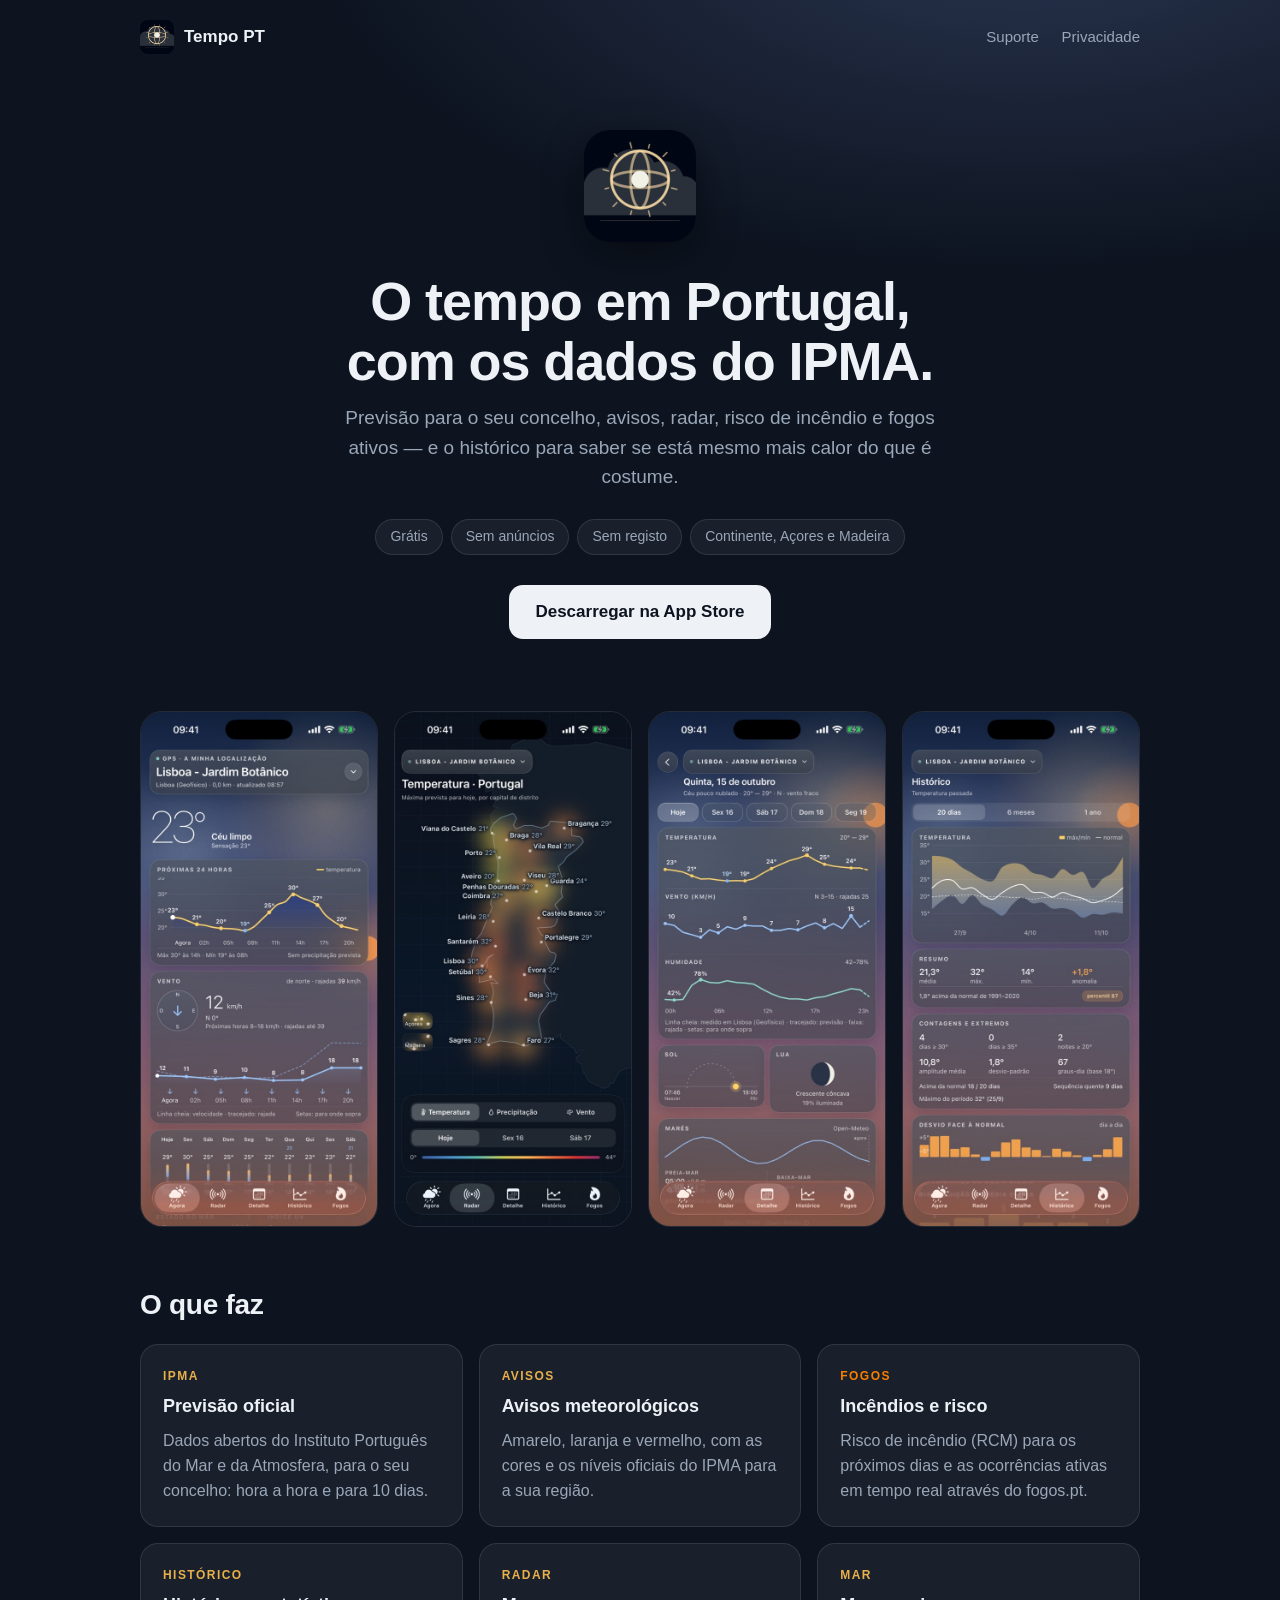
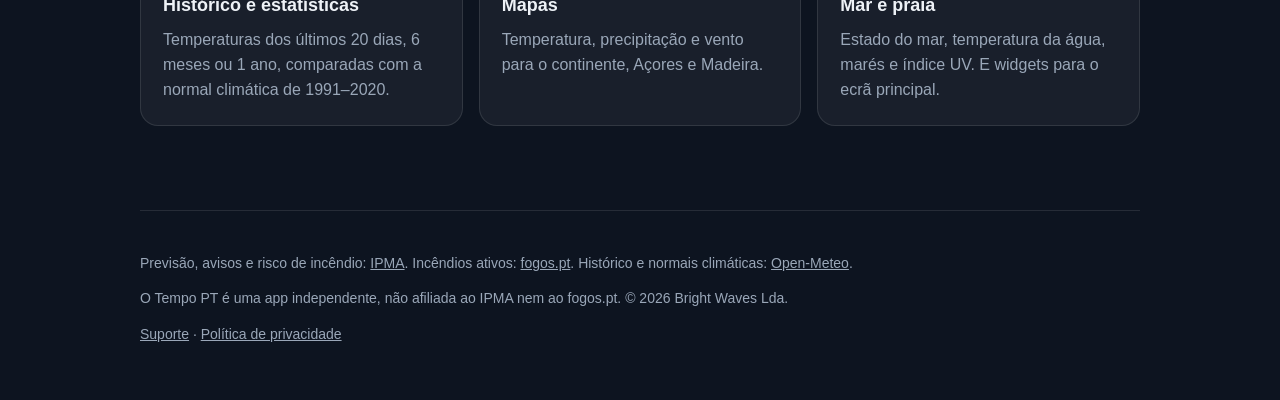
==== index.html @ de42158c "feat: Tempo PT product, support and privacy pages Co-Authored-By: Claude Opus 5.5 <noreply@anthropic" ====
<!doctype html>
<html lang="pt-PT">
<head>
  <meta charset="utf-8">
  <meta name="viewport" content="width=device-width, initial-scale=1">
  <title>Tempo PT — Meteorologia para Portugal, com dados do IPMA</title>
  <meta name="description" content="App de meteorologia grátis para Portugal: previsão oficial do IPMA, avisos, radar, risco de incêndio, fogos ativos via fogos.pt e histórico de temperaturas comparado com a normal climática.">
  <meta name="apple-itunes-app" content="app-id=6797918166">
  <meta property="og:title" content="Tempo PT">
  <meta property="og:description" content="Meteorologia para Portugal com dados do IPMA. Grátis e sem anúncios.">
  <meta property="og:image" content="img/1-agora.jpg">
  <link rel="icon" href="img/icon.png">
  <link rel="apple-touch-icon" href="img/icon.png">
  <link rel="stylesheet" href="style.css">
</head>
<body>
  <div class="wrap">
    <header class="top">
      <a class="brand" href="./"><img src="img/icon.png" alt="">Tempo PT</a>
      <nav>
        <a href="suporte.html">Suporte</a>
        <a href="privacidade.html">Privacidade</a>
      </nav>
    </header>

    <div class="hero">
      <img class="icon" src="img/icon.png" alt="Ícone da app Tempo PT">
      <h1>O tempo em Portugal,<br>com os dados do IPMA.</h1>
      <p class="lede">Previsão para o seu concelho, avisos, radar, risco de incêndio e fogos ativos — e o histórico para saber se está mesmo mais calor do que é costume.</p>
      <div class="badges">
        <span class="badge">Grátis</span>
        <span class="badge">Sem anúncios</span>
        <span class="badge">Sem registo</span>
        <span class="badge">Continente, Açores e Madeira</span>
      </div>
      <a class="cta" href="https://apps.apple.com/pt/app/tempo-pt/id6797918166">Descarregar na App Store</a>
    </div>

    <div class="shots">
      <img src="img/1-agora.jpg" alt="Ecrã Agora: temperatura atual, próximas 24 horas e vento">
      <img src="img/2-radar.jpg" alt="Mapa de temperatura máxima por capital de distrito">
      <img src="img/3-detalhe.jpg" alt="Detalhe do dia: temperatura, vento, humidade, sol e lua">
      <img src="img/4-historico.jpg" alt="Histórico de temperatura comparado com a normal 1991–2020">
    </div>

    <section>
      <h2>O que faz</h2>
      <div class="grid">
        <div class="card">
          <span class="tag">IPMA</span>
          <h3>Previsão oficial</h3>
          <p>Dados abertos do Instituto Português do Mar e da Atmosfera, para o seu concelho: hora a hora e para 10 dias.</p>
        </div>
        <div class="card">
          <span class="tag">Avisos</span>
          <h3>Avisos meteorológicos</h3>
          <p>Amarelo, laranja e vermelho, com as cores e os níveis oficiais do IPMA para a sua região.</p>
        </div>
        <div class="card fire">
          <span class="tag">Fogos</span>
          <h3>Incêndios e risco</h3>
          <p>Risco de incêndio (RCM) para os próximos dias e as ocorrências ativas em tempo real através do fogos.pt.</p>
        </div>
        <div class="card">
          <span class="tag">Histórico</span>
          <h3>Histórico e estatísticas</h3>
          <p>Temperaturas dos últimos 20 dias, 6 meses ou 1 ano, comparadas com a normal climática de 1991–2020.</p>
        </div>
        <div class="card">
          <span class="tag">Radar</span>
          <h3>Mapas</h3>
          <p>Temperatura, precipitação e vento para o continente, Açores e Madeira.</p>
        </div>
        <div class="card">
          <span class="tag">Mar</span>
          <h3>Mar e praia</h3>
          <p>Estado do mar, temperatura da água, marés e índice UV. E widgets para o ecrã principal.</p>
        </div>
      </div>
    </section>

    <footer>
      <p>Previsão, avisos e risco de incêndio: <a href="https://www.ipma.pt">IPMA</a>. Incêndios ativos: <a href="https://fogos.pt">fogos.pt</a>. Histórico e normais climáticas: <a href="https://open-meteo.com">Open-Meteo</a>.</p>
      <p>O Tempo PT é uma app independente, não afiliada ao IPMA nem ao fogos.pt. © 2026 Bright Waves Lda.</p>
      <p><a href="suporte.html">Suporte</a> · <a href="privacidade.html">Política de privacidade</a></p>
    </footer>
  </div>
</body>
</html>
---- style.css ----
:root {
  --bg: #0d1420;
  --bg-2: #151f2e;
  --card: rgba(255, 255, 255, 0.05);
  --line: rgba(255, 255, 255, 0.10);
  --text: #eef2f7;
  --muted: #9aa7b8;
  --accent: #e8b04a;
  --fire: #f77f00;
  --radius: 18px;
}

* { box-sizing: border-box; }

body {
  margin: 0;
  background: radial-gradient(1200px 600px at 80% -10%, #2a3550 0%, var(--bg) 60%) fixed, var(--bg);
  color: var(--text);
  font: 17px/1.55 -apple-system, BlinkMacSystemFont, "SF Pro Text", "Inter", "Segoe UI", sans-serif;
  -webkit-font-smoothing: antialiased;
}

a { color: var(--accent); }

.wrap { max-width: 1040px; margin: 0 auto; padding: 0 20px; }

header.top {
  display: flex; align-items: center; justify-content: space-between;
  padding: 20px 0;
}
header.top .brand { display: flex; align-items: center; gap: 10px; color: var(--text); text-decoration: none; font-weight: 600; }
header.top .brand img { width: 34px; height: 34px; border-radius: 8px; }
header.top nav a { color: var(--muted); text-decoration: none; margin-left: 18px; font-size: 15px; }
header.top nav a:hover { color: var(--text); }

.hero { text-align: center; padding: 56px 0 32px; }
.hero img.icon { width: 112px; height: 112px; border-radius: 26px; box-shadow: 0 12px 40px rgba(0,0,0,.45); }
.hero h1 { font-size: clamp(34px, 6vw, 54px); line-height: 1.1; margin: 22px 0 12px; letter-spacing: -0.02em; }
.hero p.lede { color: var(--muted); font-size: 19px; max-width: 620px; margin: 0 auto 28px; }

.badges { display: flex; flex-wrap: wrap; gap: 8px; justify-content: center; margin-bottom: 30px; }
.badge { border: 1px solid var(--line); background: var(--card); border-radius: 999px; padding: 6px 14px; font-size: 14px; color: var(--muted); }

.cta {
  display: inline-block; background: var(--text); color: var(--bg);
  padding: 14px 26px; border-radius: 14px; font-weight: 600; text-decoration: none;
}
.cta:hover { opacity: .9; }

.shots {
  display: grid; grid-template-columns: repeat(4, 1fr); gap: 16px;
  padding: 40px 0 20px;
}
.shots img { width: 100%; border-radius: 22px; border: 1px solid var(--line); display: block; }

section { padding: 36px 0; }
h2 { font-size: 28px; letter-spacing: -0.01em; margin: 0 0 18px; }

.grid { display: grid; grid-template-columns: repeat(auto-fit, minmax(260px, 1fr)); gap: 16px; }
.card { background: var(--card); border: 1px solid var(--line); border-radius: var(--radius); padding: 22px; }
.card h3 { margin: 0 0 8px; font-size: 18px; }
.card p { margin: 0; color: var(--muted); font-size: 16px; }
.card .tag { font-size: 12px; letter-spacing: .12em; text-transform: uppercase; color: var(--accent); font-weight: 600; margin-bottom: 8px; display: block; }
.card.fire .tag { color: var(--fire); }

.prose { max-width: 720px; }
.prose h2 { margin-top: 40px; }
.prose h3 { margin: 28px 0 6px; font-size: 19px; }
.prose p, .prose li { color: #cdd5e0; }

footer { border-top: 1px solid var(--line); margin-top: 48px; padding: 28px 0 40px; color: var(--muted); font-size: 14px; }
footer a { color: var(--muted); }

@media (max-width: 760px) {
  .shots { grid-template-columns: repeat(2, 1fr); }
  header.top nav a { margin-left: 12px; }
}
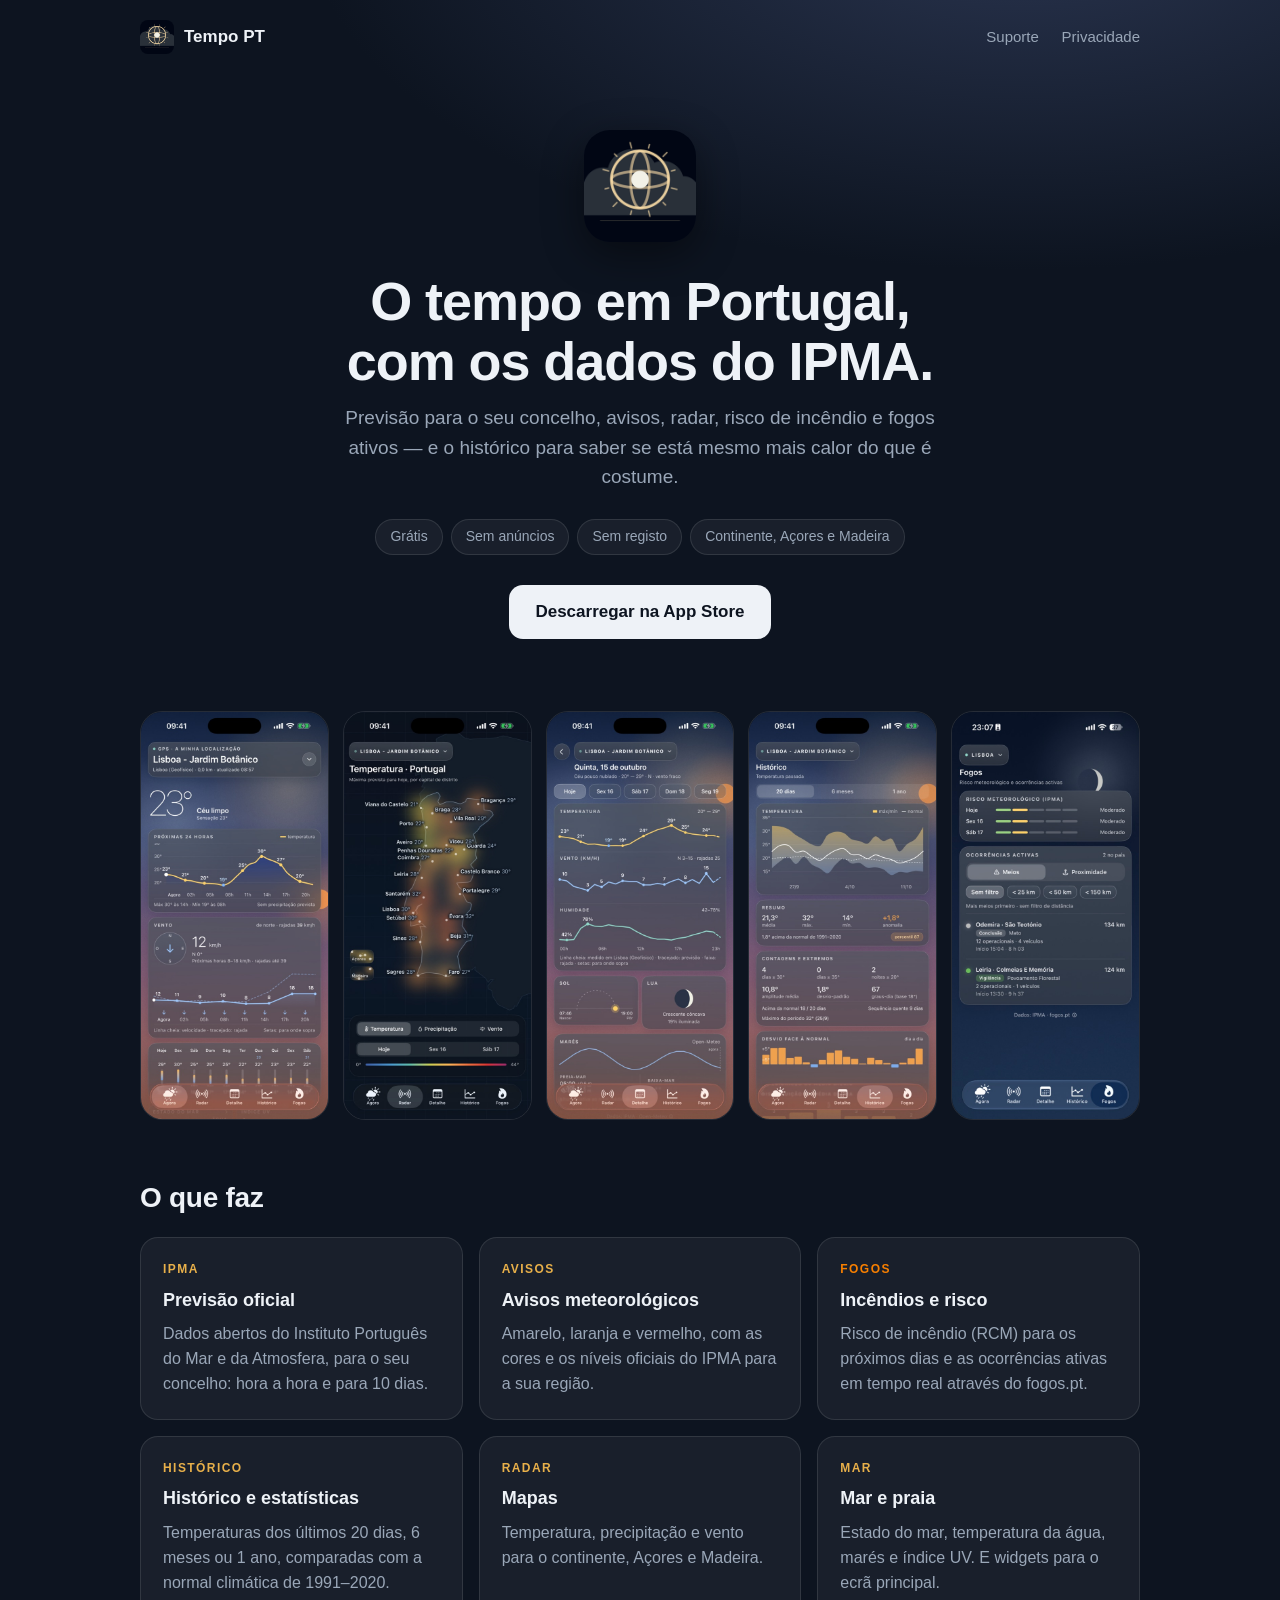
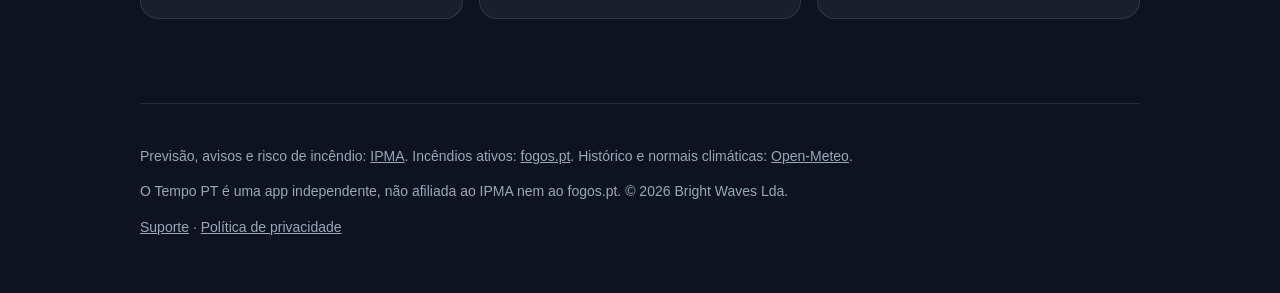
==== commit 5bd0ee25: "feat: add Fogos screenshot Co-Authored-By: Claude Opus 5.5 <noreply@anthropic.com>" ====
--- a/index.html
+++ b/index.html
@@ -41,6 +41,7 @@
       <img src="img/2-radar.jpg" alt="Mapa de temperatura máxima por capital de distrito">
       <img src="img/3-detalhe.jpg" alt="Detalhe do dia: temperatura, vento, humidade, sol e lua">
       <img src="img/4-historico.jpg" alt="Histórico de temperatura comparado com a normal 1991–2020">
+      <img src="img/5-fogos.jpg" alt="Fogos: risco de incêndio do IPMA e ocorrências ativas do fogos.pt">
     </div>
 
     <section>
--- a/style.css
+++ b/style.css
@@ -48,7 +48,7 @@
 .cta:hover { opacity: .9; }
 
 .shots {
-  display: grid; grid-template-columns: repeat(4, 1fr); gap: 16px;
+  display: grid; grid-template-columns: repeat(5, 1fr); gap: 14px;
   padding: 40px 0 20px;
 }
 .shots img { width: 100%; border-radius: 22px; border: 1px solid var(--line); display: block; }
@@ -73,5 +73,6 @@
 
 @media (max-width: 760px) {
   .shots { grid-template-columns: repeat(2, 1fr); }
+  .shots img:last-child { grid-column: 1 / -1; width: 50%; justify-self: center; }
   header.top nav a { margin-left: 12px; }
 }
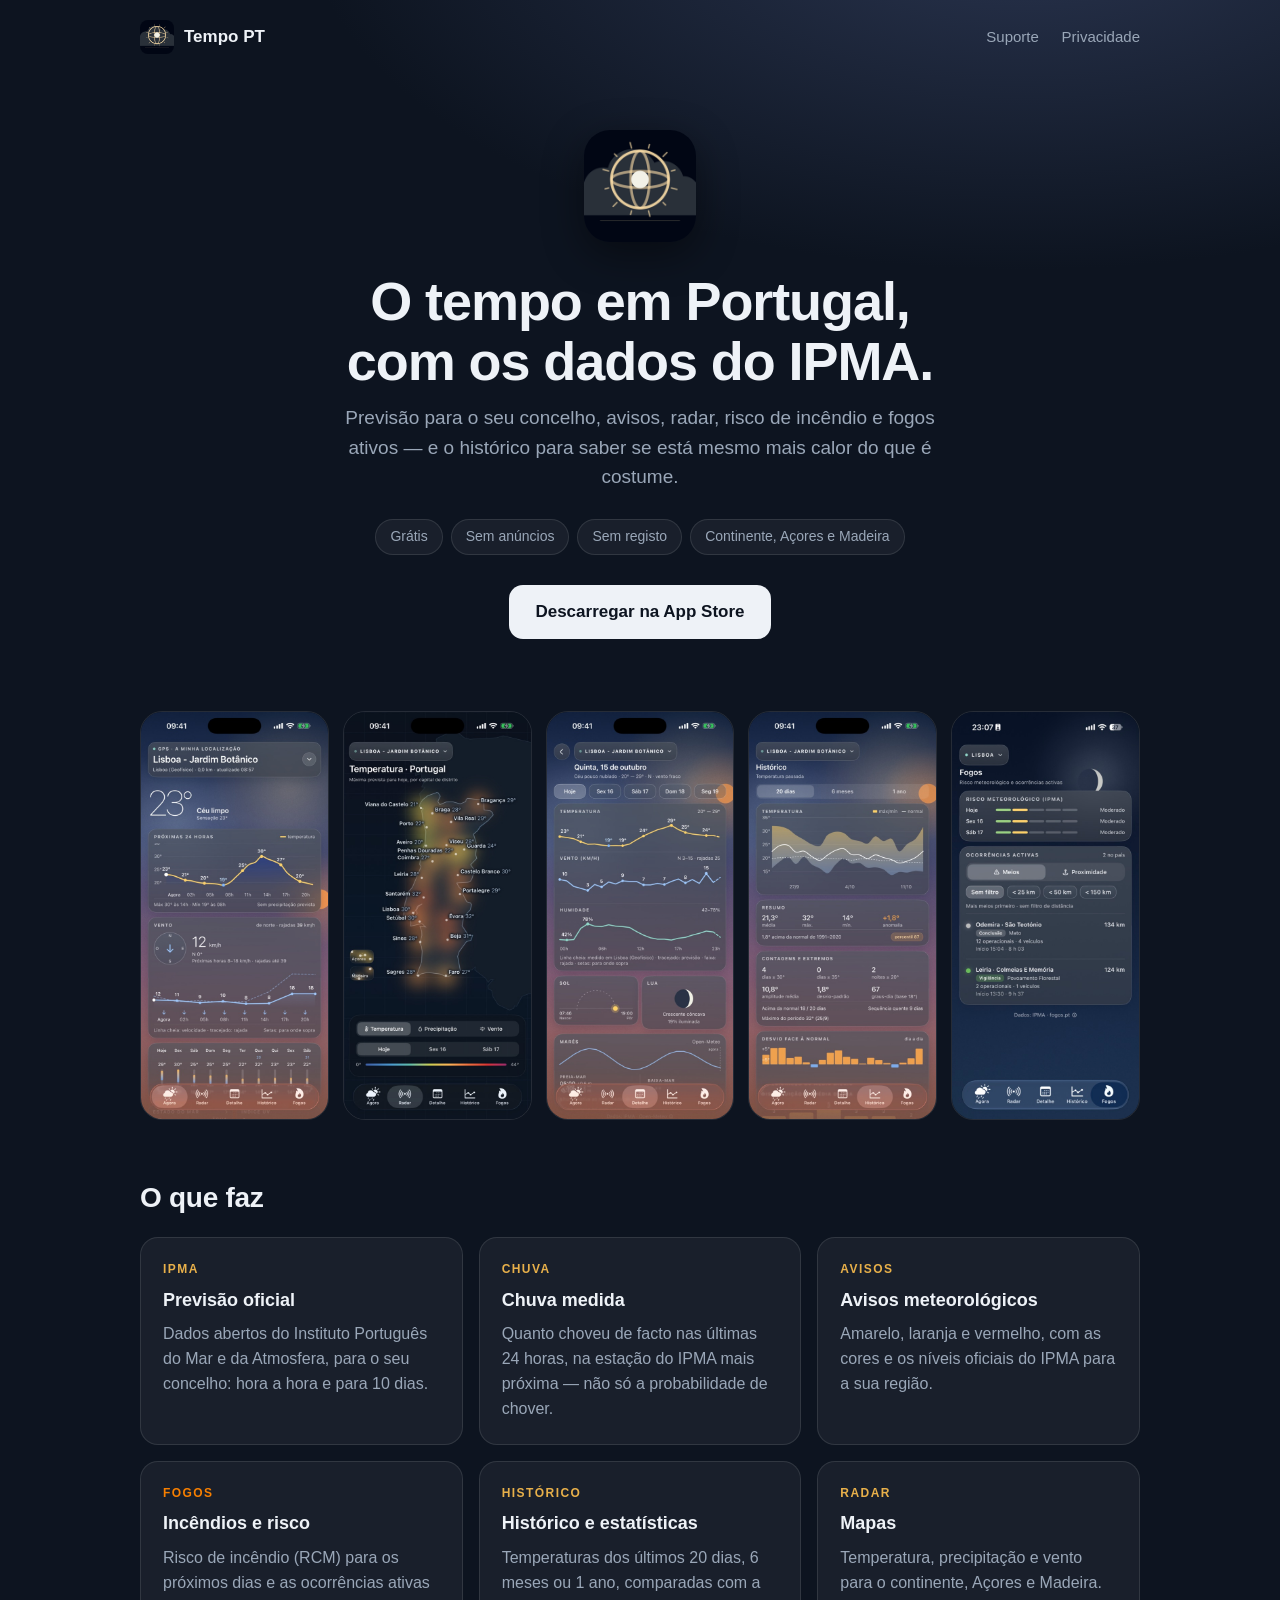
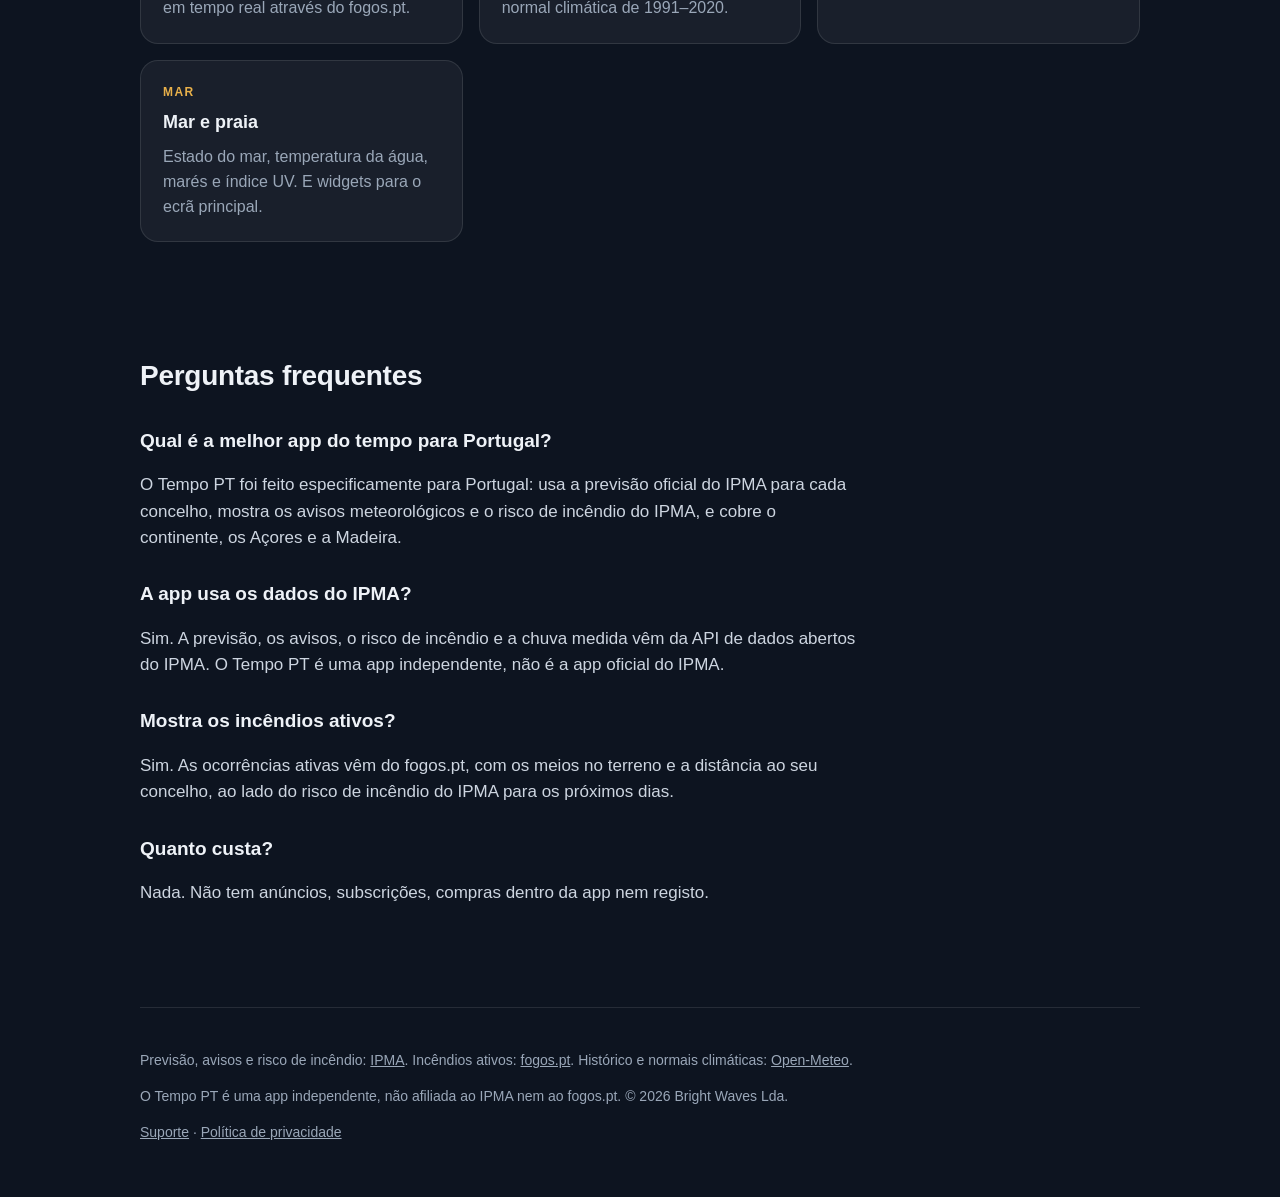
==== commit 27f9a9e9: "feat: SEO — structured data, canonical URLs, sitemap, FAQ, measured rain Co-Authored-By: Claude Opus" ====
--- a/index.html
+++ b/index.html
@@ -3,12 +3,35 @@
 <head>
   <meta charset="utf-8">
   <meta name="viewport" content="width=device-width, initial-scale=1">
-  <title>Tempo PT — Meteorologia para Portugal, com dados do IPMA</title>
-  <meta name="description" content="App de meteorologia grátis para Portugal: previsão oficial do IPMA, avisos, radar, risco de incêndio, fogos ativos via fogos.pt e histórico de temperaturas comparado com a normal climática.">
+  <title>Tempo PT: Meteorologia — app do tempo grátis com dados do IPMA</title>
+  <meta name="description" content="App de meteorologia grátis para iPhone, feita para Portugal: previsão do IPMA por concelho, avisos, radar, chuva medida, risco de incêndio, fogos ativos via fogos.pt e histórico de temperaturas. Sem anúncios.">
+  <link rel="canonical" href="https://miguelrdp.github.io/tempo-pt-site/">
   <meta name="apple-itunes-app" content="app-id=6797918166">
-  <meta property="og:title" content="Tempo PT">
-  <meta property="og:description" content="Meteorologia para Portugal com dados do IPMA. Grátis e sem anúncios.">
-  <meta property="og:image" content="img/1-agora.jpg">
+  <meta property="og:type" content="website">
+  <meta property="og:locale" content="pt_PT">
+  <meta property="og:site_name" content="Tempo PT">
+  <meta property="og:url" content="https://miguelrdp.github.io/tempo-pt-site/">
+  <meta property="og:title" content="Tempo PT: Meteorologia — o tempo em Portugal com dados do IPMA">
+  <meta property="og:description" content="Previsão do IPMA, avisos, radar, chuva medida, fogos ativos e histórico de temperaturas. Grátis e sem anúncios.">
+  <meta property="og:image" content="https://miguelrdp.github.io/tempo-pt-site/img/1-agora.jpg">
+  <meta name="twitter:card" content="summary_large_image">
+  <script type="application/ld+json">
+  {
+    "@context": "https://schema.org",
+    "@type": "MobileApplication",
+    "name": "Tempo PT: Meteorologia",
+    "operatingSystem": "iOS",
+    "applicationCategory": "WeatherApplication",
+    "inLanguage": "pt-PT",
+    "description": "App de meteorologia para Portugal com dados abertos do IPMA: previsão por concelho, avisos, radar, chuva medida, risco de incêndio, fogos ativos via fogos.pt e histórico de temperaturas.",
+    "url": "https://miguelrdp.github.io/tempo-pt-site/",
+    "downloadUrl": "https://apps.apple.com/pt/app/tempo-pt/id6797918166",
+    "image": "https://miguelrdp.github.io/tempo-pt-site/img/icon.png",
+    "screenshot": ["https://miguelrdp.github.io/tempo-pt-site/img/1-agora.jpg", "https://miguelrdp.github.io/tempo-pt-site/img/5-fogos.jpg", "https://miguelrdp.github.io/tempo-pt-site/img/4-historico.jpg"],
+    "offers": { "@type": "Offer", "price": "0", "priceCurrency": "EUR" },
+    "publisher": { "@type": "Organization", "name": "Bright Waves Lda" }
+  }
+  </script>
   <link rel="icon" href="img/icon.png">
   <link rel="apple-touch-icon" href="img/icon.png">
   <link rel="stylesheet" href="style.css">
@@ -53,6 +76,11 @@
           <p>Dados abertos do Instituto Português do Mar e da Atmosfera, para o seu concelho: hora a hora e para 10 dias.</p>
         </div>
         <div class="card">
+          <span class="tag">Chuva</span>
+          <h3>Chuva medida</h3>
+          <p>Quanto choveu de facto nas últimas 24 horas, na estação do IPMA mais próxima — não só a probabilidade de chover.</p>
+        </div>
+        <div class="card">
           <span class="tag">Avisos</span>
           <h3>Avisos meteorológicos</h3>
           <p>Amarelo, laranja e vermelho, com as cores e os níveis oficiais do IPMA para a sua região.</p>
@@ -80,6 +108,18 @@
       </div>
     </section>
 
+    <section class="prose">
+      <h2>Perguntas frequentes</h2>
+      <h3>Qual é a melhor app do tempo para Portugal?</h3>
+      <p>O Tempo PT foi feito especificamente para Portugal: usa a previsão oficial do IPMA para cada concelho, mostra os avisos meteorológicos e o risco de incêndio do IPMA, e cobre o continente, os Açores e a Madeira.</p>
+      <h3>A app usa os dados do IPMA?</h3>
+      <p>Sim. A previsão, os avisos, o risco de incêndio e a chuva medida vêm da API de dados abertos do IPMA. O Tempo PT é uma app independente, não é a app oficial do IPMA.</p>
+      <h3>Mostra os incêndios ativos?</h3>
+      <p>Sim. As ocorrências ativas vêm do fogos.pt, com os meios no terreno e a distância ao seu concelho, ao lado do risco de incêndio do IPMA para os próximos dias.</p>
+      <h3>Quanto custa?</h3>
+      <p>Nada. Não tem anúncios, subscrições, compras dentro da app nem registo.</p>
+    </section>
+
     <footer>
       <p>Previsão, avisos e risco de incêndio: <a href="https://www.ipma.pt">IPMA</a>. Incêndios ativos: <a href="https://fogos.pt">fogos.pt</a>. Histórico e normais climáticas: <a href="https://open-meteo.com">Open-Meteo</a>.</p>
       <p>O Tempo PT é uma app independente, não afiliada ao IPMA nem ao fogos.pt. © 2026 Bright Waves Lda.</p>
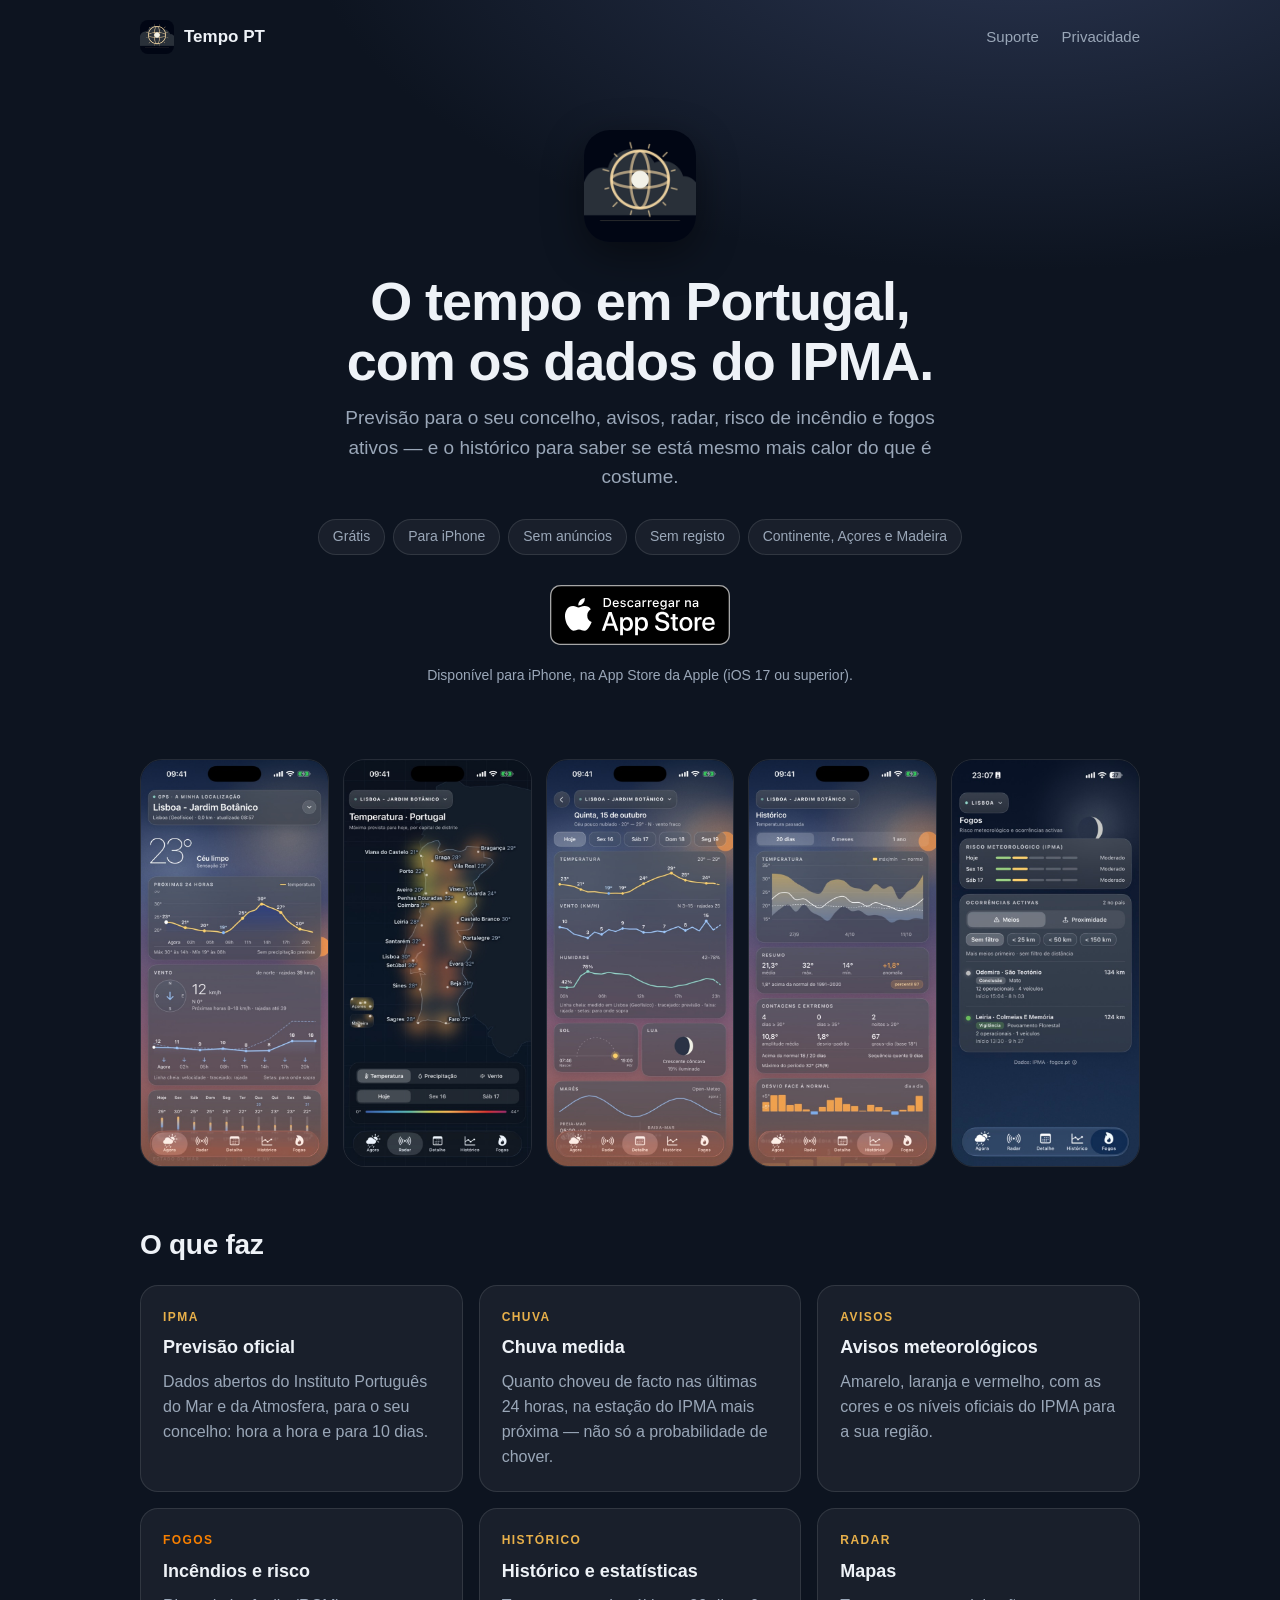
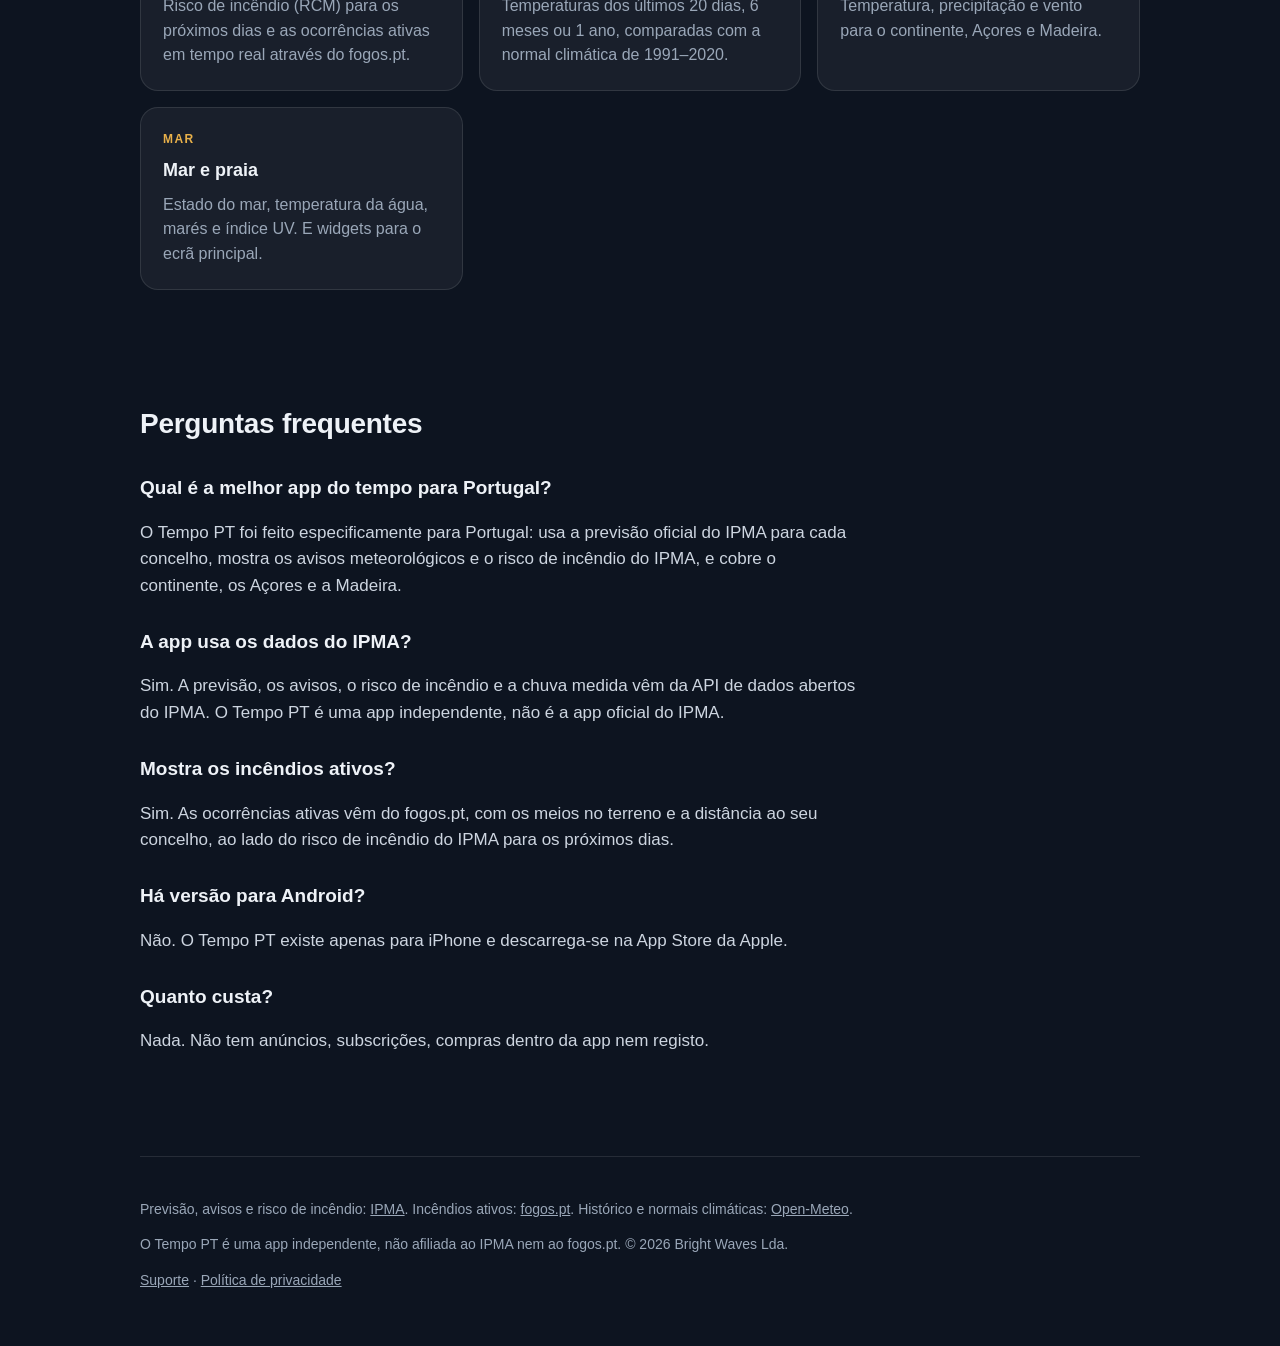
==== commit 37298abb: "feat: official App Store badge and iPhone-only note Swap the text button for Apple's PT-PT "Descarre" ====
--- a/index.html
+++ b/index.html
@@ -5,6 +5,7 @@
   <meta name="viewport" content="width=device-width, initial-scale=1">
   <title>Tempo PT: Meteorologia — app do tempo grátis com dados do IPMA</title>
   <meta name="description" content="App de meteorologia grátis para iPhone, feita para Portugal: previsão do IPMA por concelho, avisos, radar, chuva medida, risco de incêndio, fogos ativos via fogos.pt e histórico de temperaturas. Sem anúncios.">
+  <meta name="google-site-verification" content="4iCUOgUTRQTg0VoCIS6rOBBBjn2dG-6ViWnGxN-k8Vo" />
   <link rel="canonical" href="https://miguelrdp.github.io/tempo-pt-site/">
   <meta name="apple-itunes-app" content="app-id=6797918166">
   <meta property="og:type" content="website">
@@ -20,7 +21,7 @@
     "@context": "https://schema.org",
     "@type": "MobileApplication",
     "name": "Tempo PT: Meteorologia",
-    "operatingSystem": "iOS",
+    "operatingSystem": "iOS 17.0 ou superior",
     "applicationCategory": "WeatherApplication",
     "inLanguage": "pt-PT",
     "description": "App de meteorologia para Portugal com dados abertos do IPMA: previsão por concelho, avisos, radar, chuva medida, risco de incêndio, fogos ativos via fogos.pt e histórico de temperaturas.",
@@ -52,11 +53,13 @@
       <p class="lede">Previsão para o seu concelho, avisos, radar, risco de incêndio e fogos ativos — e o histórico para saber se está mesmo mais calor do que é costume.</p>
       <div class="badges">
         <span class="badge">Grátis</span>
+        <span class="badge">Para iPhone</span>
         <span class="badge">Sem anúncios</span>
         <span class="badge">Sem registo</span>
         <span class="badge">Continente, Açores e Madeira</span>
       </div>
-      <a class="cta" href="https://apps.apple.com/pt/app/tempo-pt/id6797918166">Descarregar na App Store</a>
+      <a class="store" href="https://apps.apple.com/pt/app/tempo-pt/id6797918166"><img src="img/app-store-badge.svg" alt="Descarregar na App Store da Apple" width="180" height="60"></a>
+      <p class="platform">Disponível para iPhone, na App Store da Apple (iOS 17 ou superior).</p>
     </div>
 
     <div class="shots">
@@ -116,6 +119,8 @@
       <p>Sim. A previsão, os avisos, o risco de incêndio e a chuva medida vêm da API de dados abertos do IPMA. O Tempo PT é uma app independente, não é a app oficial do IPMA.</p>
       <h3>Mostra os incêndios ativos?</h3>
       <p>Sim. As ocorrências ativas vêm do fogos.pt, com os meios no terreno e a distância ao seu concelho, ao lado do risco de incêndio do IPMA para os próximos dias.</p>
+      <h3>Há versão para Android?</h3>
+      <p>Não. O Tempo PT existe apenas para iPhone e descarrega-se na App Store da Apple.</p>
       <h3>Quanto custa?</h3>
       <p>Nada. Não tem anúncios, subscrições, compras dentro da app nem registo.</p>
     </section>
--- a/style.css
+++ b/style.css
@@ -41,11 +41,10 @@
 .badges { display: flex; flex-wrap: wrap; gap: 8px; justify-content: center; margin-bottom: 30px; }
 .badge { border: 1px solid var(--line); background: var(--card); border-radius: 999px; padding: 6px 14px; font-size: 14px; color: var(--muted); }
 
-.cta {
-  display: inline-block; background: var(--text); color: var(--bg);
-  padding: 14px 26px; border-radius: 14px; font-weight: 600; text-decoration: none;
-}
-.cta:hover { opacity: .9; }
+.store { display: inline-block; }
+.store img { display: block; height: 60px; width: auto; }
+.store:hover { opacity: .85; }
+.platform { color: var(--muted); font-size: 14px; margin: 12px 0 0; }
 
 .shots {
   display: grid; grid-template-columns: repeat(5, 1fr); gap: 14px;
